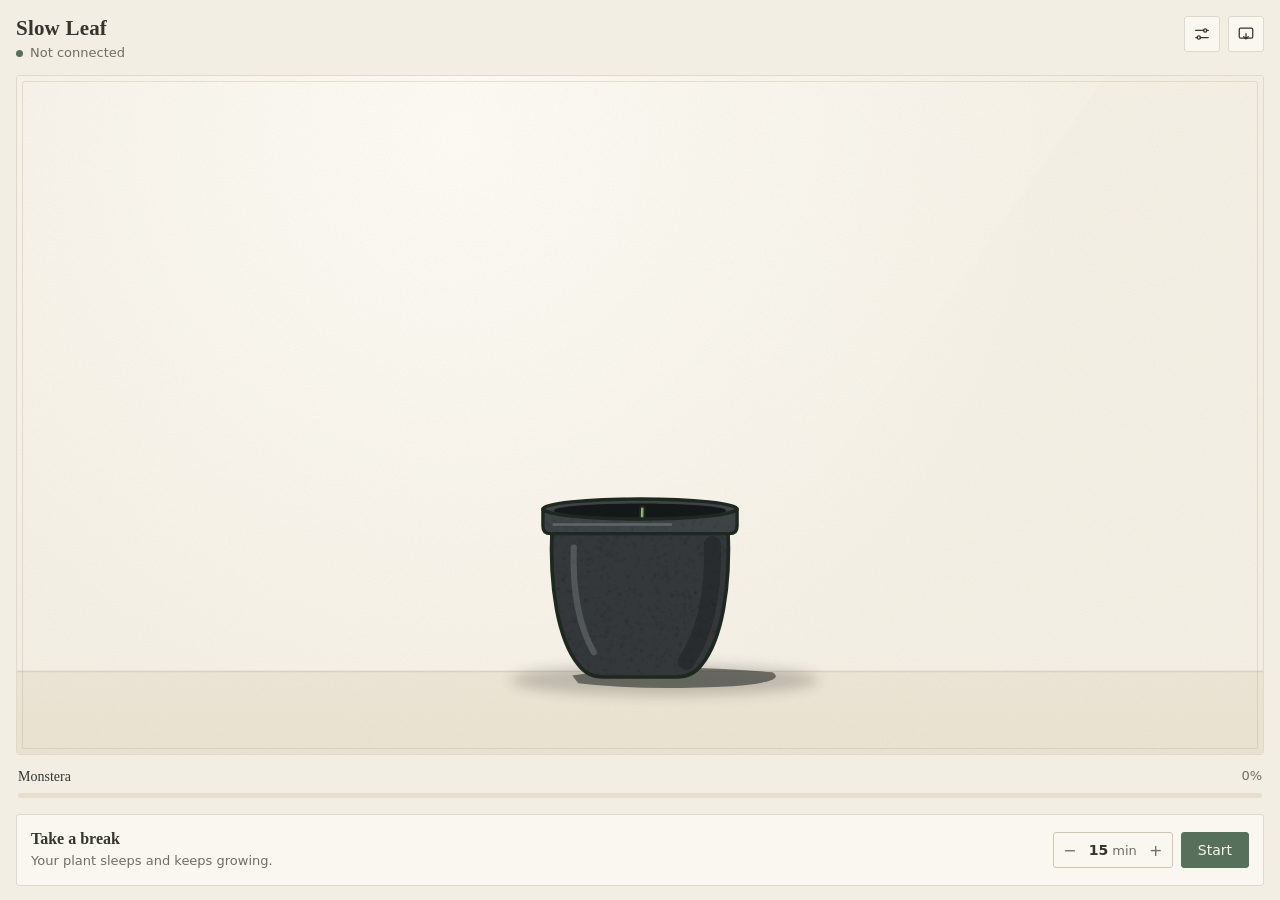
==== web/index.html @ 15e29c84 "Slow Leaf v0.1: first version (Monstera + Staghorn, cartoon ink style)" ====
<!doctype html>
<html lang="en">
<head>
<meta charset="utf-8">
<meta name="viewport" content="width=device-width, initial-scale=1">
<title>Slow Leaf</title>
<link rel="stylesheet" href="style.css">
</head>
<body>
<div id="app">
  <header class="top">
    <div class="brand">
      <h1>Slow Leaf</h1>
      <p id="status" class="status"><i class="dot"></i><span id="statusText">Starting…</span></p>
    </div>
    <div class="tools">
      <button id="btnSettings" class="icon" title="Settings" aria-label="Settings">
        <svg viewBox="0 0 20 20" aria-hidden="true"><path d="M3 6h9M15 6h2M3 14h2M8 14h9"/><circle cx="13.5" cy="6" r="1.8"/><circle cx="6.5" cy="14" r="1.8"/></svg>
      </button>
      <button id="btnPet" class="icon" title="Put the plant on your desktop" aria-label="Minimize to desktop plant">
        <svg viewBox="0 0 20 20" aria-hidden="true"><rect x="2.5" y="3.5" width="15" height="11" rx="1.5"/><path d="M10 9.5v6M7.5 13l2.5 2.5 2.5-2.5"/></svg>
      </button>
    </div>
  </header>

  <section class="stage card" id="stage">
    <svg id="scene" role="img" aria-label="Your plant"></svg>
    <div id="banner" class="banner" hidden>
      <div>
        <strong>Break's over</strong>
        <p>Your plant is awake. It will start to wilt if you stay idle.</p>
      </div>
      <div class="banner-actions">
        <button id="btnBack" class="primary small">I'm back</button>
        <button id="btnMore" class="ghost small">+5 min</button>
      </div>
    </div>
  </section>

  <section class="meter" aria-live="polite">
    <div class="meter-row"><span id="plantName">Monstera</span><span id="growthPct">0%</span></div>
    <div class="bar"><i id="barFill"></i></div>
    <p id="eta" class="sub"></p>
  </section>

  <section class="break card">
    <div id="breakIdle" class="break-idle">
      <div class="break-copy">
        <h2>Take a break</h2>
        <p class="sub">Your plant sleeps and keeps growing.</p>
      </div>
      <div class="break-controls">
        <div class="stepper" role="group" aria-label="Break length">
          <button id="minus" aria-label="Shorter">−</button>
          <span><b id="mins">15</b> min</span>
          <button id="plus" aria-label="Longer">+</button>
        </div>
        <button id="btnBreak" class="primary">Start</button>
      </div>
    </div>
    <div id="breakRun" class="break-run" hidden>
      <div class="break-copy">
        <h2>Resting</h2>
        <p class="sub">Sleeping and growing. Go stretch.</p>
      </div>
      <div class="run-right"><div class="clock" id="clock">15:00</div><button id="btnEnd" class="ghost small">End break</button></div>
      <div class="thin"><i id="breakFill"></i></div>
    </div>
  </section>
</div>

<aside id="settings" class="sheet" hidden aria-label="Settings">
  <div class="sheet-head">
    <h2>Settings</h2>
    <button id="btnClose" class="icon" aria-label="Close settings">
      <svg viewBox="0 0 20 20" aria-hidden="true"><path d="M5 5l10 10M15 5L5 15"/></svg>
    </button>
  </div>
  <div class="group">
    <h3>Plant</h3>
    <div class="seg" id="speciesSeg">
      <button data-v="monstera">Monstera</button>
      <button data-v="staghorn">Staghorn fern</button>
    </div>
    <p class="sub">Each plant keeps its own progress.</p>
  </div>
  <div class="group">
    <h3>Grows when</h3>
    <p class="sub">Any checked activity keeps the plant growing. Without it, the plant wilts.</p>
    <div id="factorList" class="factors"></div>
  </div>
  <div class="group">
    <h3>Wilting starts after</h3>
    <div class="seg" id="graceSeg">
      <button data-v="1">1 min</button><button data-v="2">2 min</button><button data-v="5">5 min</button><button data-v="10">10 min</button>
    </div>
    <p class="sub">of no activity.</p>
  </div>
  <div class="group">
    <h3>Reminder</h3>
    <label class="check"><input type="checkbox" id="sound"><span class="box"></span><span>Soft chime when a break ends</span></label>
  </div>
  <div class="group">
    <h3>Pot</h3>
    <p class="sub" id="potInfo"></p>
    <button id="btnNewPot" class="ghost">Start a new pot</button>
  </div>
  <p class="foot">Growing takes about 4 hours of activity. Wilting is 1.5× slower than growing, and a plant never dies.</p>
</aside>

<div id="pet" class="pet">
  <button id="btnRestore" class="icon pet-btn" title="Open Slow Leaf" aria-label="Open Slow Leaf">
    <svg viewBox="0 0 20 20" aria-hidden="true"><path d="M11 4h5v5M16 4l-6 6M9 16H4v-5"/></svg>
  </button>
  <div id="bubble" class="bubble" hidden><span>Break's over</span><button id="bubbleOk">OK</button></div>
  <div id="petChip" class="chip" hidden></div>
</div>

<script src="plants.js"></script>
<script src="app.js"></script>
</body>
</html>
---- web/style.css ----
:root {
  --bg: #F3EEE3;
  --surface: #FAF7F0;
  --ink: #33352F;
  --sub: #716D63;
  --line: #E0D8C8;
  --line-strong: #CFC5B1;
  --sage: #56705B;
  --sage-ink: #F7F4EC;
  --sage-soft: #E4E9DE;
  --ochre: #A9824A;
  --slate: #6E7891;
  --r: 3px;
}
* { box-sizing: border-box; }
html, body { margin: 0; height: 100%; }
body {
  background: var(--bg); color: var(--ink);
  font: 14px/1.45 "Segoe UI", system-ui, -apple-system, sans-serif;
  -webkit-user-select: none; user-select: none; overflow: hidden;
}
button { font: inherit; color: inherit; cursor: pointer; }
button:focus-visible, input:focus-visible + .box { outline: 2px solid var(--sage); outline-offset: 2px; }
[hidden] { display: none !important; }

#app { display: flex; flex-direction: column; gap: 12px; height: 100%; padding: 16px 16px 14px; }
.top { display: flex; justify-content: space-between; align-items: flex-start; gap: 12px; }
h1 { font: 600 21px/1.2 Georgia, "Times New Roman", serif; margin: 0; letter-spacing: .2px; }
h2 { font: 600 16px/1.3 Georgia, serif; margin: 0; }
h3 { font-size: 12px; letter-spacing: .08em; text-transform: uppercase; color: var(--sub); margin: 0 0 8px; font-weight: 600; }
.sub { color: var(--sub); margin: 2px 0 0; font-size: 13px; }
.status { margin: 3px 0 0; color: var(--sub); font-size: 13px; display: flex; align-items: center; gap: 7px; }
.dot { width: 7px; height: 7px; border-radius: 50%; background: var(--sage); display: inline-block; flex: none; }
.status.sleeping .dot { background: var(--slate); }
.status.wilting .dot { background: var(--ochre); }
.tools { display: flex; gap: 8px; }

.icon {
  width: 36px; height: 36px; display: grid; place-items: center;
  border: 1px solid var(--line); background: var(--surface); border-radius: var(--r); padding: 0;
}
.icon:hover { border-color: var(--line-strong); }
.icon svg { width: 18px; height: 18px; fill: none; stroke: var(--ink); stroke-width: 1.4; stroke-linecap: round; stroke-linejoin: round; }

.card { background: var(--surface); border: 1px solid var(--line); border-radius: var(--r); position: relative; }
.stage { flex: 1; min-height: 0; overflow: hidden; }
.stage::after { /* thin inner frame, like a mounted print */
  content: ""; position: absolute; inset: 5px; border: 1px solid rgba(160, 140, 105, .22); border-radius: 2px; pointer-events: none;
}
#scene { width: 100%; height: 100%; display: block; }

.banner {
  position: absolute; left: 12px; right: 12px; top: 12px; z-index: 2;
  display: flex; gap: 12px; align-items: center; justify-content: space-between;
  background: rgba(250, 247, 240, .96); border: 1px solid var(--line-strong); border-radius: var(--r);
  padding: 10px 12px; box-shadow: 0 4px 12px rgba(60, 50, 30, .06);
  animation: drop .5s ease-out;
}
.banner strong { font: 600 15px/1.3 Georgia, serif; }
.banner p { margin: 2px 0 0; color: var(--sub); font-size: 13px; }
.banner-actions { display: flex; flex-direction: column; gap: 6px; flex: none; }
@keyframes drop { from { transform: translateY(-8px); opacity: 0; } }

.primary, .ghost {
  height: 36px; padding: 0 16px; border-radius: var(--r); border: 1px solid var(--sage); white-space: nowrap;
}
.primary { background: var(--sage); color: var(--sage-ink); }
.primary:hover { background: #4B6450; }
.ghost { background: transparent; border-color: var(--line-strong); }
.ghost:hover { background: #F1ECE1; }
.small { height: 30px; padding: 0 12px; font-size: 13px; }

.meter { padding: 0 2px; }
.meter-row { display: flex; justify-content: space-between; font-size: 13px; }
.meter-row span:first-child { font-family: Georgia, serif; font-size: 14px; }
#growthPct { color: var(--sub); font-variant-numeric: tabular-nums; }
.bar { height: 5px; background: #E6DFD0; border-radius: 2px; margin: 6px 0 4px; overflow: hidden; }
.bar i { display: block; height: 100%; width: 0; background: linear-gradient(90deg, #8FA184, var(--sage)); border-radius: 2px; transition: width 1s linear; }
.meter.wilting .bar i { background: linear-gradient(90deg, #BFA676, var(--ochre)); }

.break { padding: 14px; }
.break-idle, .break-run { display: flex; align-items: center; justify-content: space-between; gap: 12px; }
.break-run { display: grid; grid-template-columns: 1fr auto; row-gap: 10px; }
.break-run .clock { margin: 0; text-align: right; }
.break-run .thin { grid-column: 1 / -1; }
.run-right { display: flex; align-items: center; gap: 12px; }
.break-copy { min-width: 0; }
.break-controls { display: flex; gap: 8px; align-items: center; }
.stepper { display: flex; align-items: center; border: 1px solid var(--line-strong); border-radius: var(--r); height: 36px; }
.stepper button { width: 32px; height: 100%; border: 0; background: none; font-size: 16px; color: var(--sub); }
.stepper button:hover { color: var(--ink); }
.stepper span { min-width: 54px; text-align: center; font-size: 13px; color: var(--sub); }
.stepper b { color: var(--ink); font-weight: 600; font-variant-numeric: tabular-nums; font-size: 14px; }
.clock { font: 500 24px/1 Georgia, serif; font-variant-numeric: tabular-nums; letter-spacing: .02em; margin-left: auto; }
.thin { flex-basis: 100%; height: 2px; background: #E6DFD0; border-radius: 1px; overflow: hidden; }
.thin i { display: block; height: 100%; width: 0; background: var(--slate); transition: width 1s linear; }

/* ---------- settings sheet ---------- */
.sheet {
  position: fixed; inset: 0; background: var(--bg); overflow-y: auto; padding: 16px 20px 24px; z-index: 5;
  animation: fade .25s ease-out;
}
@keyframes fade { from { opacity: 0; transform: translateY(6px); } }
.sheet-head { display: flex; justify-content: space-between; align-items: center; margin-bottom: 12px; }
.sheet-head h2 { font-size: 20px; }
.group { padding: 16px 0; border-top: 1px solid var(--line); }
.group .sub { margin-top: 6px; }
.group > .sub:first-of-type:not(:last-child) { margin: -2px 0 10px; }
.seg { display: flex; border: 1px solid var(--line-strong); border-radius: var(--r); overflow: hidden; }
.seg button { flex: 1; height: 36px; border: 0; background: var(--surface); border-left: 1px solid var(--line); }
.seg button:first-child { border-left: 0; }
.seg button.on { background: var(--sage); color: var(--sage-ink); }
.factors { display: flex; flex-direction: column; gap: 2px; }
.check { display: flex; gap: 10px; align-items: flex-start; padding: 8px 0; cursor: pointer; }
.check input { position: absolute; opacity: 0; pointer-events: none; }
.check .box {
  width: 18px; height: 18px; flex: none; margin-top: 1px; border: 1px solid var(--line-strong);
  border-radius: 2px; background: var(--surface); display: grid; place-items: center;
}
.check input:checked + .box { background: var(--sage); border-color: var(--sage); }
.check input:checked + .box::after { content: ""; width: 9px; height: 5px; border: 1.6px solid #fff; border-top: 0; border-right: 0; transform: rotate(-45deg) translate(1px, -1px); }
.check.disabled { opacity: .5; cursor: default; }
.f-text { flex: 1; }
.f-text small { display: block; color: var(--sub); font-size: 12.5px; }
.live { font-size: 12px; color: var(--sub); white-space: nowrap; display: flex; align-items: center; gap: 5px; margin-top: 2px; }
.live .dot { background: #CFC6B4; }
.live.on .dot { background: var(--sage); }
.foot { color: var(--sub); font-size: 12.5px; border-top: 1px solid var(--line); padding-top: 14px; margin: 0; }

/* ---------- desktop pet ---------- */
.pet { display: none; }
body.is-pet { background: transparent; }
body.is-pet #app > *:not(.stage) { display: none; }
body.is-pet #app { padding: 0; }
body.is-pet .stage { background: transparent; border: 0; }
body.is-pet .stage::after { display: none; }
body.is-pet .pet { display: block; position: fixed; inset: 0; pointer-events: none; }
body.is-pet .stage { cursor: grab; }
.pet-btn { position: absolute; top: 6px; right: 6px; pointer-events: auto; opacity: 0; transition: opacity .2s; width: 30px; height: 30px; }
body.is-pet:hover .pet-btn { opacity: 1; }
.bubble {
  position: absolute; top: 6px; left: 8px; right: 44px; pointer-events: auto;
  background: var(--surface); border: 1px solid var(--line-strong); border-radius: var(--r);
  padding: 6px 8px; display: flex; align-items: center; justify-content: space-between; gap: 8px;
  font: 600 13px/1.2 Georgia, serif; box-shadow: 0 4px 12px rgba(60, 50, 30, .08); animation: drop .5s ease-out;
}
.bubble button { border: 1px solid var(--sage); background: var(--sage); color: var(--sage-ink); border-radius: var(--r); font: 12px "Segoe UI", sans-serif; padding: 3px 10px; }
.chip {
  position: absolute; top: 8px; left: 8px;
  background: rgba(250, 247, 240, .92); border: 1px solid var(--line); border-radius: var(--r);
  font-size: 12px; padding: 2px 8px; color: var(--sub); font-variant-numeric: tabular-nums; white-space: nowrap;
}
@media (prefers-reduced-motion: reduce) { * { animation: none !important; transition: none !important; } }
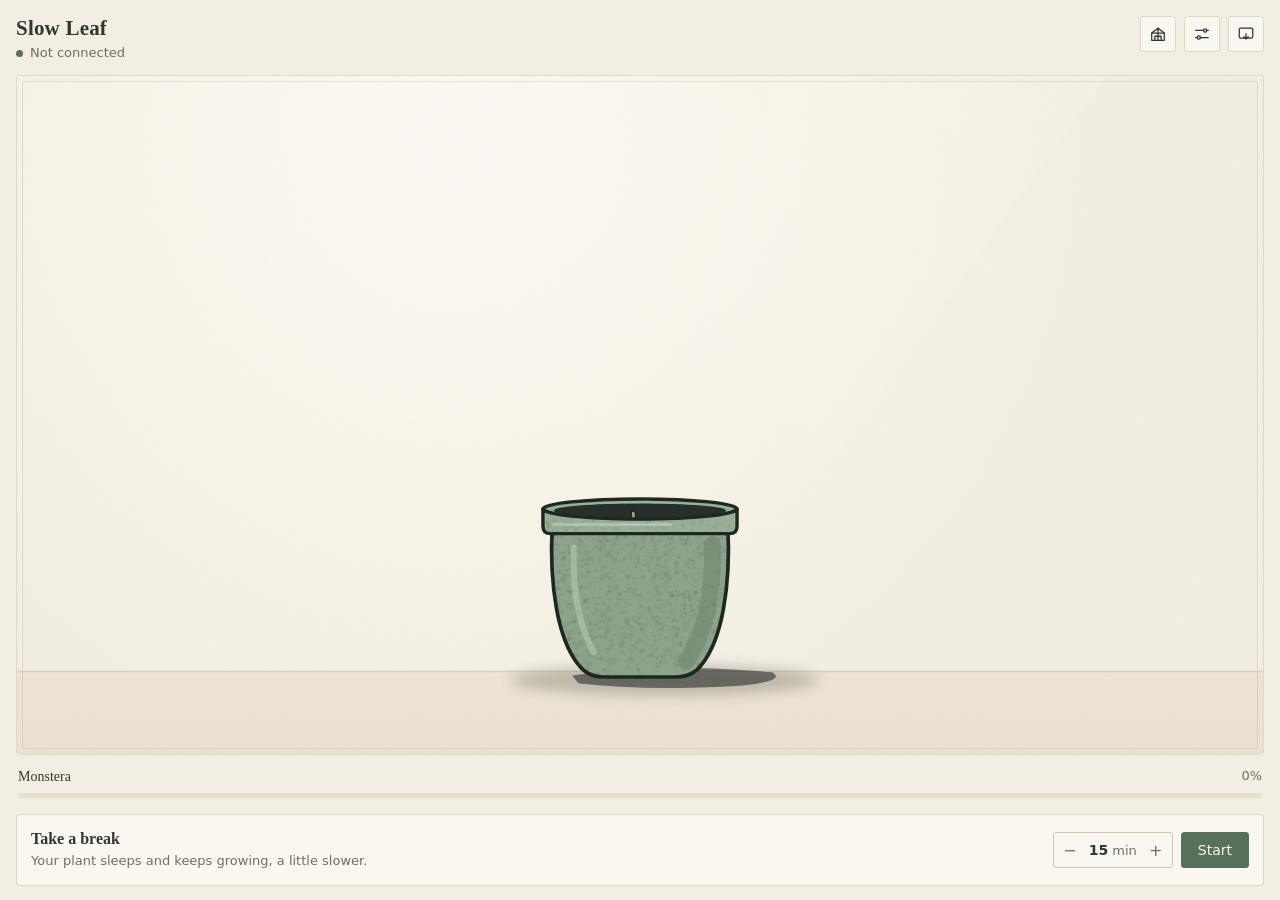
==== commit 1f065c0b: "Slow Leaf v20: 6 species, rare variants, greenhouse filters; work 1.5x, breaks 1x, wilting 1x" ====
--- a/web/index.html
+++ b/web/index.html
@@ -14,6 +14,9 @@
       <p id="status" class="status"><i class="dot"></i><span id="statusText">Starting…</span></p>
     </div>
     <div class="tools">
+      <button id="btnGreenhouse" class="icon" title="Greenhouse" aria-label="Open greenhouse">
+        <svg viewBox="0 0 20 20" aria-hidden="true"><path d="M3 17V9l7-5.5L17 9v8z"/><path d="M3 9h14M10 3.5V17M6.5 17v-4.5h7V17"/></svg>
+      </button>
       <button id="btnSettings" class="icon" title="Settings" aria-label="Settings">
         <svg viewBox="0 0 20 20" aria-hidden="true"><path d="M3 6h9M15 6h2M3 14h2M8 14h9"/><circle cx="13.5" cy="6" r="1.8"/><circle cx="6.5" cy="14" r="1.8"/></svg>
       </button>
@@ -43,11 +46,24 @@
     <p id="eta" class="sub"></p>
   </section>
 
+  <section id="done" class="done card" hidden>
+    <div class="done-copy">
+      <h2 id="doneTitle">Fully grown</h2>
+      <p class="sub" id="doneText"></p>
+      <div class="thin gold" id="bonusBar" hidden><i id="bonusFill"></i></div>
+    </div>
+    <div class="done-actions">
+      <button id="btnHarvest" class="primary small">Add to Greenhouse</button>
+      <button id="btnBonus" class="ghost small gold-btn">Golden chance · 30 min</button>
+      <button id="btnDiscard" class="link">Discard this plant</button>
+    </div>
+  </section>
+
   <section class="break card">
     <div id="breakIdle" class="break-idle">
       <div class="break-copy">
         <h2>Take a break</h2>
-        <p class="sub">Your plant sleeps and keeps growing.</p>
+        <p class="sub">Your plant sleeps and keeps growing, a little slower.</p>
       </div>
       <div class="break-controls">
         <div class="stepper" role="group" aria-label="Break length">
@@ -81,6 +97,10 @@
     <div class="seg" id="speciesSeg">
       <button data-v="monstera">Monstera</button>
       <button data-v="staghorn">Staghorn fern</button>
+      <button data-v="caladium">Caladium</button>
+      <button data-v="bluestar">Blue Star fern</button>
+      <button data-v="jadevine">Jade vine</button>
+      <button data-v="welwitschia">Welwitschia</button>
     </div>
     <p class="sub">Each plant keeps its own progress.</p>
   </div>
@@ -105,8 +125,51 @@
     <p class="sub" id="potInfo"></p>
     <button id="btnNewPot" class="ghost">Start a new pot</button>
   </div>
-  <p class="foot">Growing takes about 4 hours of activity. Wilting is 1.5× slower than growing, and a plant never dies.</p>
+  <p class="foot">Growing takes about 4 hours of activity. Speeds: working 1.5×, breaks 1×, wilting 1×. A plant never dies.</p>
 </aside>
+
+<aside id="greenhouse" class="sheet" hidden aria-label="Greenhouse">
+  <div class="sheet-head">
+    <h2>Greenhouse</h2>
+    <div class="gh-head-tools">
+      <button id="ghSelect" class="ghost small">Select</button>
+    <button id="ghClose" class="icon" aria-label="Close greenhouse">
+      <svg viewBox="0 0 20 20" aria-hidden="true"><path d="M5 5l10 10M15 5L5 15"/></svg>
+    </button>
+    </div>
+  </div>
+  <div id="ghList">
+    <div class="gh-selbar" id="ghSelBar" hidden>
+      <span id="ghSelCount">0 selected</span>
+      <button id="ghSelAll" class="link">Select all</button>
+      <button id="ghDelSel" class="danger small" disabled>Delete</button>
+    </div>
+    <div class="gh-stats" id="ghStats"></div>
+    <div class="gh-filter" id="ghFilter" role="group" aria-label="Filter plants"></div>
+    <p class="sub gh-empty" id="ghEmpty" hidden>Nothing here yet. Grow a plant to 100% and add it to your greenhouse.</p>
+    <div class="gh-grid" id="ghGrid"></div>
+  </div>
+  <div id="ghDetail" hidden>
+    <button id="ghBack" class="ghost small">‹ All plants</button>
+    <div class="gh-big card" id="ghBigWrap">
+      <svg id="ghBig" role="img" aria-label="Plant"></svg>
+      <button id="ghPrev" class="gh-arrow left" aria-label="Previous plant">‹</button>
+      <button id="ghNext" class="gh-arrow right" aria-label="Next plant">›</button>
+      <span class="gh-pos" id="ghPos"></span>
+    </div>
+    <h2 id="ghName"></h2>
+    <p class="gh-no" id="ghNo"></p>
+    <dl class="gh-facts" id="ghFacts"></dl>
+    <div class="gh-actions">
+      <button id="ghShow" class="primary small">Put on desktop</button>
+      <button id="ghUnshow" class="ghost small" hidden>Show current pot instead</button>
+      <button id="ghDelete" class="danger small">Delete</button>
+    </div>
+  </div>
+</aside>
+
+<canvas id="fx" class="fx" aria-hidden="true"></canvas>
+<div id="checkPop" class="check-pop" hidden aria-live="polite"><svg viewBox="0 0 40 40" aria-hidden="true"><circle cx="20" cy="20" r="18"/><path d="M12 20.5l5.5 5.5L28.5 14"/></svg><span id="checkText">Fully grown</span></div>
 
 <div id="pet" class="pet">
   <button id="btnRestore" class="icon pet-btn" title="Open Slow Leaf" aria-label="Open Slow Leaf">
--- a/web/style.css
+++ b/web/style.css
@@ -110,6 +110,10 @@
 .seg button { flex: 1; height: 36px; border: 0; background: var(--surface); border-left: 1px solid var(--line); }
 .seg button:first-child { border-left: 0; }
 .seg button.on { background: var(--sage); color: var(--sage-ink); }
+#speciesSeg { display: grid; grid-template-columns: 1fr 1fr 1fr; }
+#speciesSeg button { border-left: 1px solid var(--line); }
+#speciesSeg button:nth-child(3n+1) { border-left: 0; }
+#speciesSeg button:nth-child(n+4) { border-top: 1px solid var(--line); }
 .factors { display: flex; flex-direction: column; gap: 2px; }
 .check { display: flex; gap: 10px; align-items: flex-start; padding: 8px 0; cursor: pointer; }
 .check input { position: absolute; opacity: 0; pointer-events: none; }
@@ -150,4 +154,80 @@
   background: rgba(250, 247, 240, .92); border: 1px solid var(--line); border-radius: var(--r);
   font-size: 12px; padding: 2px 8px; color: var(--sub); font-variant-numeric: tabular-nums; white-space: nowrap;
 }
+/* ---------- completion ---------- */
+.done { padding: 12px 14px; display: flex; gap: 12px; align-items: center; justify-content: space-between; animation: drop .5s ease-out; }
+.done.rare { border-color: #D8C08A; background: linear-gradient(135deg, #FBF6E8, #F6EDD6); }
+.done-copy { min-width: 0; flex: 1; }
+.done-copy .thin { margin-top: 8px; }
+.done-actions { display: flex; flex-direction: column; gap: 6px; flex: none; }
+.thin.gold i { background: linear-gradient(90deg, #D9BE7C, #B8913E); }
+.gold-btn { border-color: #C9AE6E; color: #7A5E22; }
+.gold-btn:hover { background: #F6EDD6; }
+.fx { position: fixed; inset: 0; width: 100%; height: 100%; pointer-events: none; z-index: 9; }
+.check-pop {
+  position: fixed; left: 50%; top: 38%; transform: translate(-50%, -50%); z-index: 9; pointer-events: none;
+  display: flex; flex-direction: column; align-items: center; gap: 6px; padding: 14px 18px;
+  background: rgba(250, 247, 240, .96); border: 1px solid var(--line-strong); border-radius: var(--r);
+  font: 600 14px/1.2 Georgia, serif;
+}
+.check-pop svg { width: 40px; height: 40px; fill: none; stroke: var(--sage); stroke-width: 2.2; stroke-linecap: round; stroke-linejoin: round; }
+.check-pop.rare svg { stroke: #B8913E; }
+
+/* ---------- greenhouse ---------- */
+.link { border: 0; background: none; padding: 2px 0; color: var(--sub); font-size: 12.5px; text-decoration: underline; text-underline-offset: 2px; }
+.link:hover { color: var(--ink); }
+.danger { height: 30px; padding: 0 12px; font-size: 13px; border-radius: var(--r); border: 1px solid #C7A79B; background: transparent; color: #8A4535; }
+.danger:hover:not(:disabled) { background: #F4E6E0; }
+.danger:disabled { opacity: .45; cursor: default; }
+.gh-head-tools { display: flex; gap: 8px; align-items: center; }
+.gh-selbar { display: flex; align-items: center; gap: 12px; margin: -4px 0 12px; padding: 8px 10px; background: var(--surface); border: 1px solid var(--line-strong); border-radius: var(--r); font-size: 13px; }
+.gh-selbar #ghDelSel { margin-left: auto; }
+.gh-card .tick { position: absolute; top: 6px; left: 6px; width: 20px; height: 20px; border: 1px solid var(--line-strong); background: rgba(250,247,240,.95); border-radius: 2px; display: none; }
+.gh-grid.selecting .gh-card .tick { display: block; }
+.gh-grid.selecting .gh-card .pin { display: none; }
+.gh-card.sel { outline: 2px solid var(--sage); outline-offset: -2px; }
+.gh-card.sel .tick { background: var(--sage); border-color: var(--sage); }
+.gh-card.sel .tick::after { content: ""; position: absolute; left: 5px; top: 5px; width: 9px; height: 5px; border: 1.6px solid #fff; border-top: 0; border-right: 0; transform: rotate(-45deg); }
+.gh-big { position: relative; }
+.gh-arrow { position: absolute; top: 50%; transform: translateY(-50%); width: 34px; height: 46px; border: 1px solid var(--line); background: rgba(250,247,240,.9); border-radius: var(--r); font: 26px/1 Georgia, serif; color: var(--ink); padding: 0 0 4px; }
+.gh-arrow:hover:not(:disabled) { border-color: var(--line-strong); background: #fff; }
+.gh-arrow:disabled { opacity: .3; cursor: default; }
+.gh-arrow.left { left: 8px; }
+.gh-arrow.right { right: 8px; }
+.gh-pos { position: absolute; bottom: 8px; right: 10px; font-size: 12px; color: var(--sub); font-variant-numeric: tabular-nums; }
+.gh-actions .danger { margin-left: auto; }
+.gh-stats { display: flex; gap: 8px; margin-bottom: 14px; }
+.gh-stats div { flex: 1; background: var(--surface); border: 1px solid var(--line); border-radius: var(--r); padding: 8px 10px; }
+.gh-stats b { display: block; font: 600 18px/1.2 Georgia, serif; font-variant-numeric: tabular-nums; }
+.gh-stats span { font-size: 12px; color: var(--sub); }
+.gh-filter { display: flex; flex-wrap: wrap; gap: 6px; margin: -4px 0 12px; }
+.gh-filter button { height: 26px; padding: 0 9px; font-size: 12.5px; border: 1px solid var(--line-strong); border-radius: 14px; background: var(--surface); color: var(--ink); }
+.gh-filter button:hover { border-color: var(--sage); }
+.gh-filter button.on { background: var(--sage); border-color: var(--sage); color: var(--sage-ink); }
+.gh-filter button i { font-style: normal; opacity: .65; margin-left: 4px; font-variant-numeric: tabular-nums; }
+.gh-filter button.gold.on { background: #B8954A; border-color: #B8954A; color: #fff; }
+.gh-grid { display: grid; grid-template-columns: repeat(auto-fill, minmax(118px, 1fr)); gap: 10px; }
+.gh-card {
+  background: var(--surface); border: 1px solid var(--line); border-radius: var(--r); padding: 0 0 8px; text-align: left;
+  display: flex; flex-direction: column; overflow: hidden; position: relative;
+}
+.gh-card:hover { border-color: var(--line-strong); }
+.gh-card svg { width: 100%; aspect-ratio: 1 / 1.05; display: block; background: #F5F0E5; border-bottom: 1px solid var(--line); }
+.gh-card .nm { font: 600 12.5px/1.25 Georgia, serif; padding: 7px 8px 0; }
+.gh-card .mt { font-size: 11.5px; color: var(--sub); padding: 1px 8px 0; font-variant-numeric: tabular-nums; }
+.gh-card.rare { border: 1px solid #C9A85A; box-shadow: inset 0 0 0 2px #EFDDAE; }
+.gh-card.rare svg { background: linear-gradient(180deg, #F8F0DC, #F3EAD6); border-bottom-color: #E2CC94; }
+.gh-card .pin { position: absolute; top: 6px; left: 6px; font-size: 10.5px; background: rgba(250, 247, 240, .92); border: 1px solid var(--line); border-radius: 2px; padding: 0 5px; color: var(--sub); }
+.gh-card .badge { position: absolute; top: 6px; right: 6px; font-size: 10.5px; letter-spacing: .04em; text-transform: uppercase; color: #7A5E22; background: #F3E6C2; border: 1px solid #D8BE7E; border-radius: 2px; padding: 0 5px; }
+#ghBack { margin-bottom: 10px; }
+.gh-big { height: 300px; overflow: hidden; }
+.gh-big.rare { border-color: #C9A85A; box-shadow: inset 0 0 0 3px #EFDDAE; }
+#ghBig { width: 100%; height: 100%; display: block; }
+#ghName { margin-top: 14px; font-size: 19px; }
+.gh-no { margin: 2px 0 10px; color: var(--sub); font-size: 13px; }
+.gh-facts { display: grid; grid-template-columns: auto 1fr; gap: 4px 14px; margin: 0 0 14px; font-size: 13px; }
+.gh-facts dt { color: var(--sub); }
+.gh-facts dd { margin: 0; }
+.gh-actions { display: flex; gap: 8px; flex-wrap: wrap; }
+
 @media (prefers-reduced-motion: reduce) { * { animation: none !important; transition: none !important; } }
